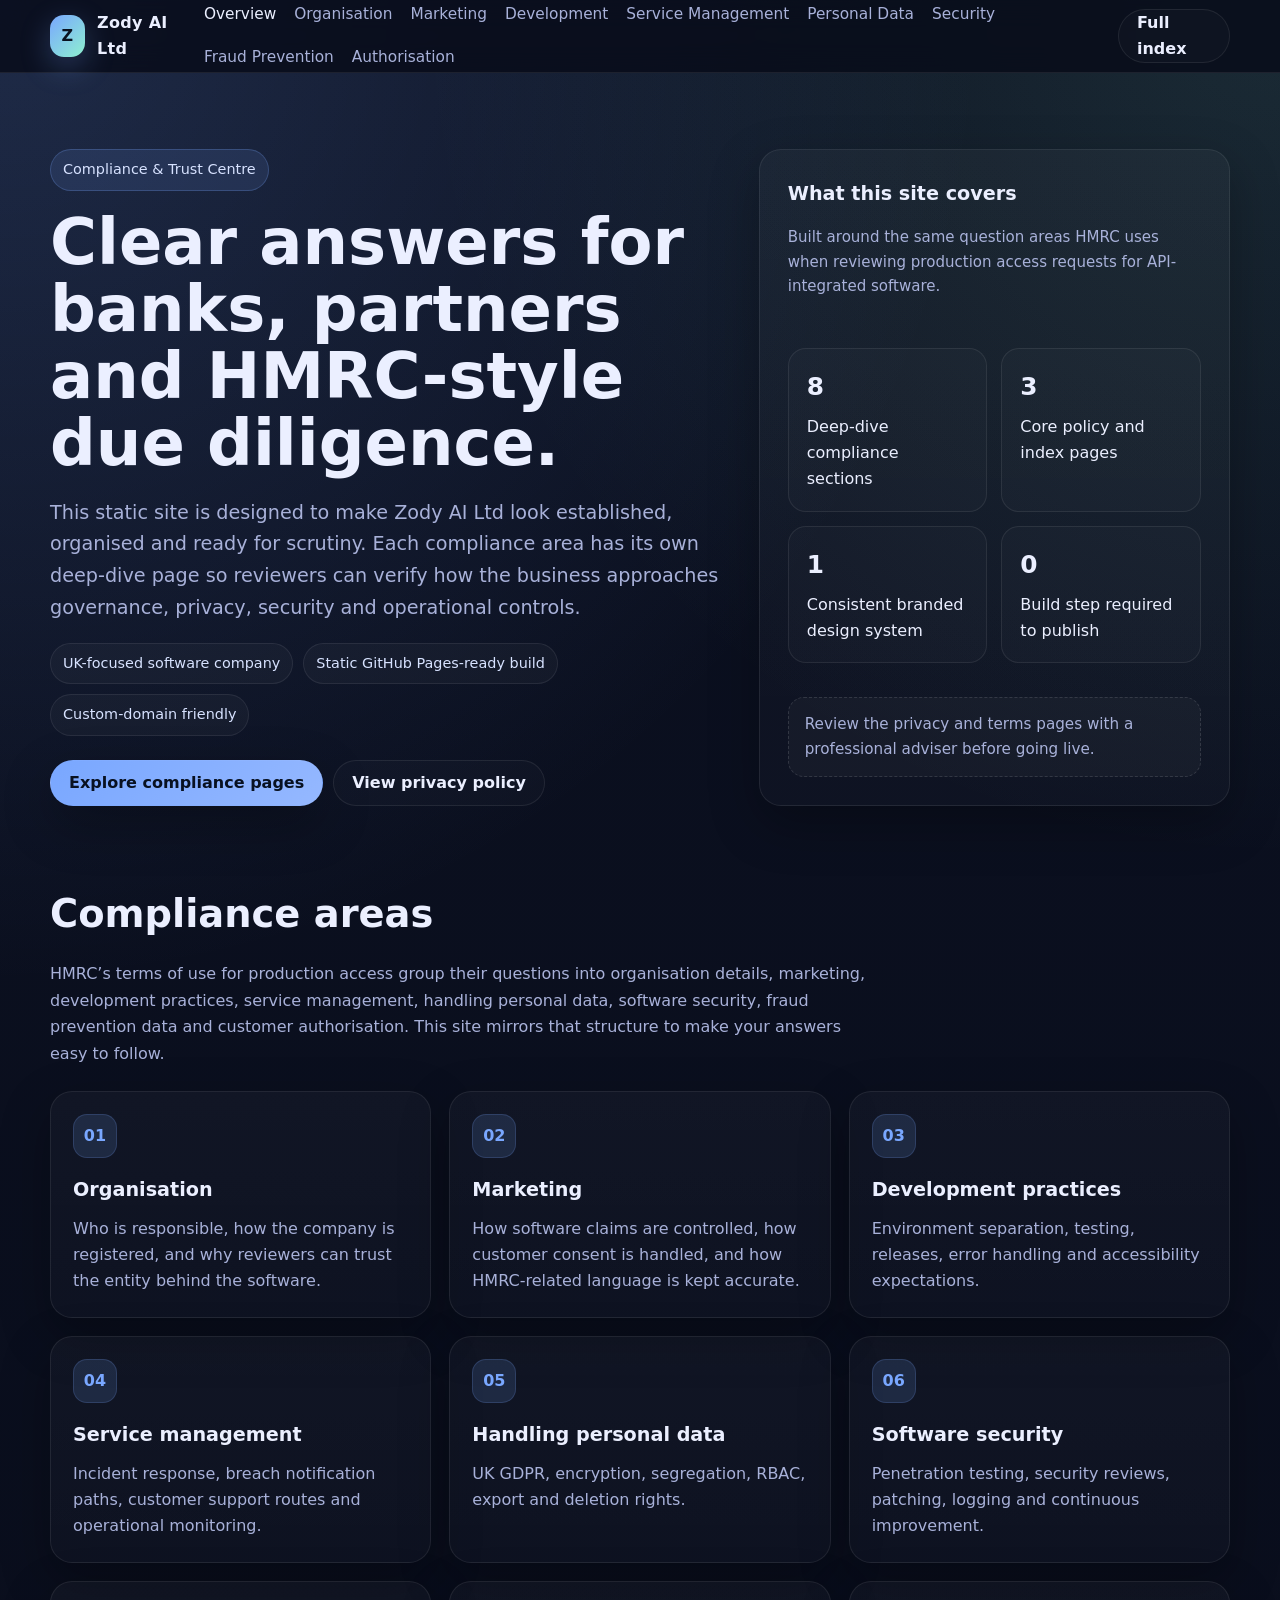
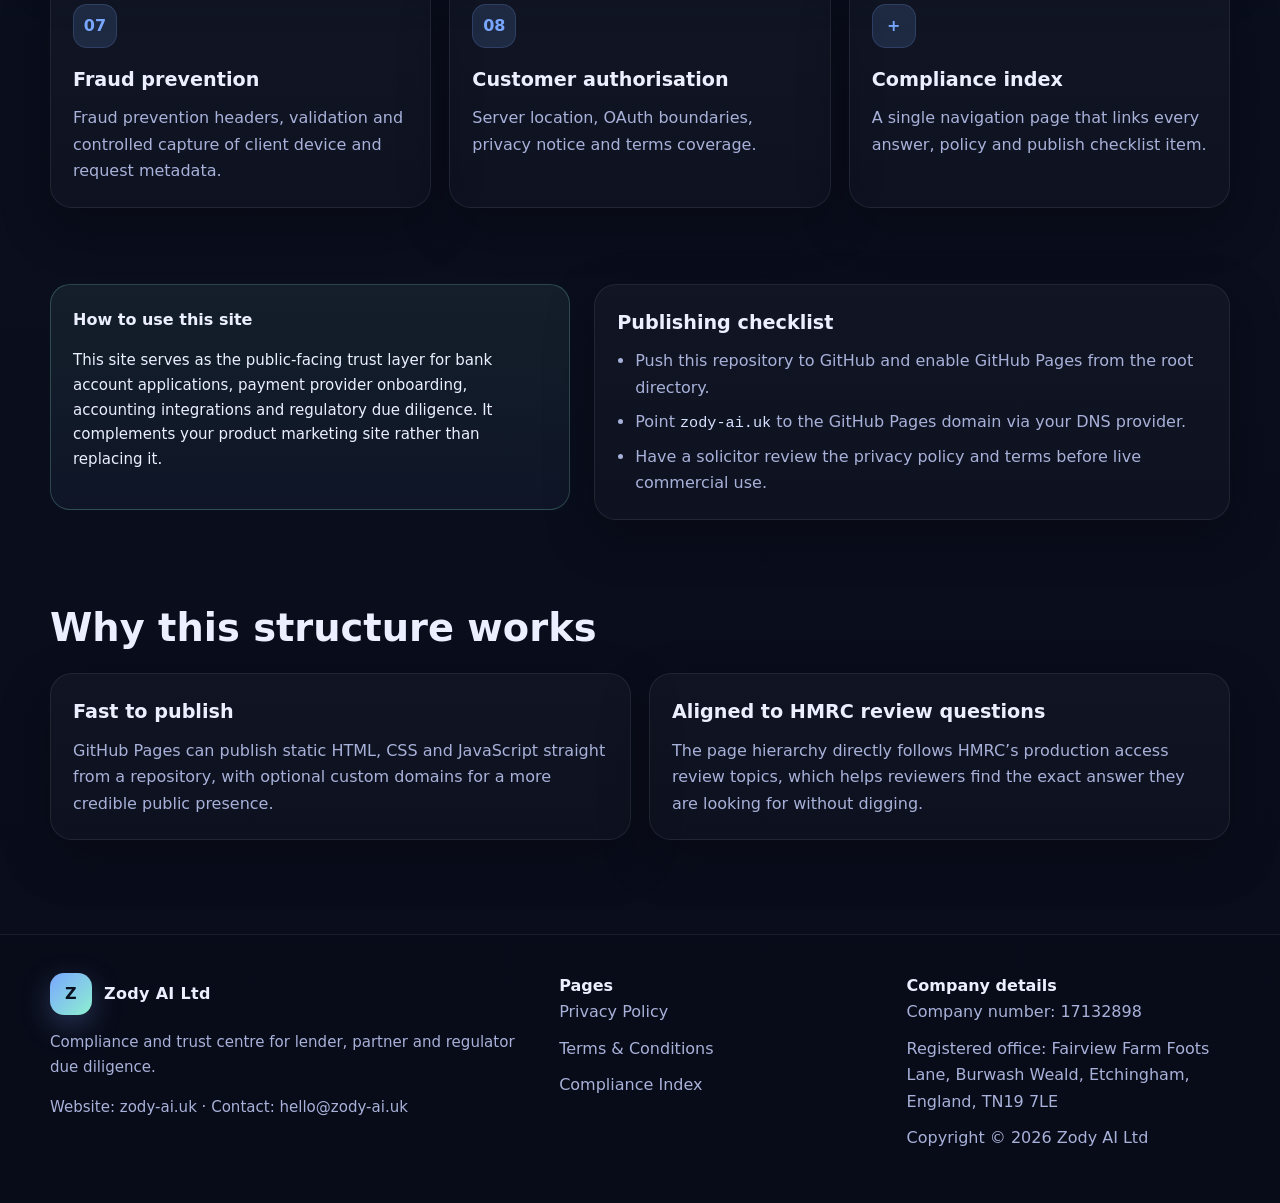
==== index.html @ 52c7cdf2 "inital changes" ====
<!doctype html>
<html lang="en">
<head>
  <meta charset="utf-8">
  <meta name="viewport" content="width=device-width, initial-scale=1">
  <title>Zody AI Ltd · Compliance &amp; Trust Centre</title>
  <meta name="description" content="Zody AI Ltd compliance and trust centre covering organisation, development, security, privacy, fraud prevention and customer authorisation.">
  <link rel="stylesheet" href="assets/css/styles.css">
</head>
<body>
  <header class="topbar">
    <div class="container nav">
      <a class="brand" href="index.html"><div class="logo">Z</div><span>Zody AI Ltd</span></a>
      <nav class="navlinks"><a data-nav href="index.html">Overview</a>
<a data-nav href="pages/organisation.html">Organisation</a>
<a data-nav href="pages/marketing.html">Marketing</a>
<a data-nav href="pages/development.html">Development</a>
<a data-nav href="pages/service-management.html">Service Management</a>
<a data-nav href="pages/personal-data.html">Personal Data</a>
<a data-nav href="pages/security.html">Security</a>
<a data-nav href="pages/fraud-prevention.html">Fraud Prevention</a>
<a data-nav href="pages/authorisation.html">Authorisation</a></nav>
      <a class="button secondary" href="pages/compliance-index.html">Full index</a>
    </div>
  </header>

  <main>
    <section class="hero">
      <div class="container hero-grid">
        <div>
          <span class="kicker">Compliance &amp; Trust Centre</span>
          <h1>Clear answers for banks, partners and HMRC-style due diligence.</h1>
          <p class="lead">This static site is designed to make Zody AI Ltd look established, organised and ready for scrutiny. Each compliance area has its own deep-dive page so reviewers can verify how the business approaches governance, privacy, security and operational controls.</p>
          <div class="page-meta">
            <span class="tag">UK-focused software company</span>
            <span class="tag">Static GitHub Pages-ready build</span>
            <span class="tag">Custom-domain friendly</span>
          </div>
          <div class="page-meta" style="margin-top:24px;">
            <a class="button" href="pages/compliance-index.html">Explore compliance pages</a>
            <a class="button secondary" href="pages/privacy.html">View privacy policy</a>
          </div>
        </div>
        <div class="panel hero-card">
          <div>
            <strong style="font-size:1.2rem;">What this site covers</strong>
            <p class="small" style="color:var(--muted);">Built around the same question areas HMRC uses when reviewing production access requests for API-integrated software.</p>
          </div>
          <div class="metric-grid">
            <div class="metric"><strong>8</strong><span>Deep-dive compliance sections</span></div>
            <div class="metric"><strong>3</strong><span>Core policy and index pages</span></div>
            <div class="metric"><strong>1</strong><span>Consistent branded design system</span></div>
            <div class="metric"><strong>0</strong><span>Build step required to publish</span></div>
          </div>
          <div class="notice">Review the privacy and terms pages with a professional adviser before going live.</div>
        </div>
      </div>
    </section>

    <section class="section">
      <div class="container">
        <h2>Compliance areas</h2>
        <p class="section-intro">HMRC’s terms of use for production access group their questions into organisation details, marketing, development practices, service management, handling personal data, software security, fraud prevention data and customer authorisation. This site mirrors that structure to make your answers easy to follow.</p>
        <div class="grid grid-3">
          <a class="card" href="pages/organisation.html"><div class="icon-badge">01</div><h3>Organisation</h3><p>Who is responsible, how the company is registered, and why reviewers can trust the entity behind the software.</p></a>
          <a class="card" href="pages/marketing.html"><div class="icon-badge">02</div><h3>Marketing</h3><p>How software claims are controlled, how customer consent is handled, and how HMRC-related language is kept accurate.</p></a>
          <a class="card" href="pages/development.html"><div class="icon-badge">03</div><h3>Development practices</h3><p>Environment separation, testing, releases, error handling and accessibility expectations.</p></a>
          <a class="card" href="pages/service-management.html"><div class="icon-badge">04</div><h3>Service management</h3><p>Incident response, breach notification paths, customer support routes and operational monitoring.</p></a>
          <a class="card" href="pages/personal-data.html"><div class="icon-badge">05</div><h3>Handling personal data</h3><p>UK GDPR, encryption, segregation, RBAC, export and deletion rights.</p></a>
          <a class="card" href="pages/security.html"><div class="icon-badge">06</div><h3>Software security</h3><p>Penetration testing, security reviews, patching, logging and continuous improvement.</p></a>
          <a class="card" href="pages/fraud-prevention.html"><div class="icon-badge">07</div><h3>Fraud prevention</h3><p>Fraud prevention headers, validation and controlled capture of client device and request metadata.</p></a>
          <a class="card" href="pages/authorisation.html"><div class="icon-badge">08</div><h3>Customer authorisation</h3><p>Server location, OAuth boundaries, privacy notice and terms coverage.</p></a>
          <a class="card" href="pages/compliance-index.html"><div class="icon-badge">+</div><h3>Compliance index</h3><p>A single navigation page that links every answer, policy and publish checklist item.</p></a>
        </div>
      </div>
    </section>

    <section class="section">
      <div class="container split">
        <div class="callout">
          <strong>How to use this site</strong>
          <p class="small">This site serves as the public-facing trust layer for bank account applications, payment provider onboarding, accounting integrations and regulatory due diligence. It complements your product marketing site rather than replacing it.</p>
        </div>
        <div class="panel card">
          <h3>Publishing checklist</h3>
          <ul class="checklist">
            <li>Push this repository to GitHub and enable GitHub Pages from the root directory.</li>
            <li>Point <span class="codeish">zody-ai.uk</span> to the GitHub Pages domain via your DNS provider.</li>
            <li>Have a solicitor review the privacy policy and terms before live commercial use.</li>
          </ul>
        </div>
      </div>
    </section>

    <section class="section">
      <div class="container">
        <h2>Why this structure works</h2>
        <div class="grid grid-2">
          <div class="card">
            <h3>Fast to publish</h3>
            <p>GitHub Pages can publish static HTML, CSS and JavaScript straight from a repository, with optional custom domains for a more credible public presence.</p>
          </div>
          <div class="card">
            <h3>Aligned to HMRC review questions</h3>
            <p>The page hierarchy directly follows HMRC’s production access review topics, which helps reviewers find the exact answer they are looking for without digging.</p>
          </div>
        </div>
      </div>
    </section>
  </main>

  <footer class="footer">
  <div class="container footer-grid">
    <div>
      <div class="brand"><div class="logo">Z</div><span>Zody AI Ltd</span></div>
      <p class="small">Compliance and trust centre for lender, partner and regulator due diligence.</p>
      <p class="small">Website: zody-ai.uk · Contact: hello@zody-ai.uk</p>
    </div>
    <div>
      <strong>Pages</strong>
      <ul>
        <li><a href="pages/privacy.html">Privacy Policy</a></li>
        <li><a href="pages/terms.html">Terms &amp; Conditions</a></li>
        <li><a href="pages/compliance-index.html">Compliance Index</a></li>
      </ul>
    </div>
    <div>
      <strong>Company details</strong>
      <ul>
        <li>Company number: 17132898</li>
        <li>Registered office: Fairview Farm Foots Lane, Burwash Weald, Etchingham, England, TN19 7LE</li>
        <li>Copyright © <span data-year></span> Zody AI Ltd</li>
      </ul>
    </div>
  </div>
</footer>
  <script src="assets/js/site.js"></script>
</body>
</html>
---- assets/css/styles.css ----
:root {
  --bg: #0b1020;
  --panel: #121933;
  --panel-2: #0f1530;
  --text: #ebefff;
  --muted: #a8b1d9;
  --line: rgba(255,255,255,0.08);
  --brand: #79a7ff;
  --brand-2: #8ef0d0;
  --accent: #d7e2ff;
  --shadow: 0 18px 50px rgba(0,0,0,0.28);
  --radius: 22px;
  --max: 1180px;
}
* { box-sizing: border-box; }
html { scroll-behavior: smooth; }
body {
  margin: 0;
  font-family: Inter, ui-sans-serif, system-ui, -apple-system, BlinkMacSystemFont, "Segoe UI", sans-serif;
  color: var(--text);
  background:
    radial-gradient(circle at top left, rgba(121,167,255,0.18), transparent 32%),
    radial-gradient(circle at top right, rgba(142,240,208,0.12), transparent 28%),
    linear-gradient(180deg, #0b1020 0%, #090d1b 100%);
  line-height: 1.65;
}
a { color: inherit; text-decoration: none; }
img { max-width: 100%; display: block; }
.container { width: min(calc(100% - 32px), var(--max)); margin: 0 auto; }
.topbar {
  position: sticky; top: 0; z-index: 50;
  backdrop-filter: blur(14px);
  background: rgba(8, 12, 25, 0.82);
  border-bottom: 1px solid var(--line);
}
.nav {
  display: flex; align-items: center; justify-content: space-between;
  min-height: 72px; gap: 18px;
}
.brand {
  display: flex; align-items: center; gap: 12px; font-weight: 700; letter-spacing: 0.02em;
}
.logo {
  width: 42px; height: 42px; border-radius: 14px;
  background: linear-gradient(135deg, var(--brand), var(--brand-2));
  display: grid; place-items: center; color: #09111f; font-weight: 800;
  box-shadow: 0 10px 30px rgba(121,167,255,0.28);
}
.navlinks {
  display: flex; align-items: center; gap: 18px; flex-wrap: wrap;
}
.navlinks a { color: var(--muted); font-size: 0.96rem; }
.navlinks a:hover, .navlinks a.active { color: var(--text); }
.button {
  display: inline-flex; align-items: center; justify-content: center; gap: 10px;
  min-height: 46px; padding: 0 18px; border-radius: 999px; border: 1px solid transparent;
  background: linear-gradient(135deg, var(--brand), #95b8ff);
  color: #081121; font-weight: 700; box-shadow: var(--shadow);
}
.button.secondary {
  background: rgba(255,255,255,0.02);
  border-color: var(--line); color: var(--text); box-shadow: none;
}
.hero { padding: 76px 0 38px; }
.hero-grid {
  display: grid; grid-template-columns: 1.3fr 0.9fr; gap: 28px; align-items: stretch;
}
.kicker {
  display: inline-flex; align-items: center; gap: 8px;
  padding: 8px 12px; border-radius: 999px;
  background: rgba(121,167,255,0.12); color: var(--accent); font-size: 0.9rem;
  border: 1px solid rgba(121,167,255,0.24);
}
.hero h1, .page-hero h1 {
  font-size: clamp(2.4rem, 5vw, 4.4rem);
  line-height: 1.05; margin: 18px 0 16px;
}
.hero p.lead, .page-hero p.lead {
  font-size: clamp(1.05rem, 2vw, 1.2rem); color: var(--muted); max-width: 760px;
}
.panel, .card {
  background: linear-gradient(180deg, rgba(255,255,255,0.03), rgba(255,255,255,0.018));
  border: 1px solid var(--line);
  border-radius: var(--radius); box-shadow: var(--shadow);
}
.hero-card {
  padding: 28px; display: flex; flex-direction: column; gap: 18px; justify-content: space-between;
}
.metric-grid { display: grid; grid-template-columns: repeat(2, 1fr); gap: 14px; }
.metric {
  padding: 18px; border-radius: 18px; background: rgba(255,255,255,0.02); border: 1px solid var(--line);
}
.metric strong { display: block; font-size: 1.55rem; margin-bottom: 6px; }
.section { padding: 38px 0; }
.section h2 { font-size: clamp(1.8rem, 3vw, 2.8rem); margin: 0 0 14px; }
.section-intro { color: var(--muted); max-width: 820px; margin-bottom: 24px; }
.grid {
  display: grid; gap: 18px;
}
.grid-3 { grid-template-columns: repeat(3, 1fr); }
.grid-2 { grid-template-columns: repeat(2, 1fr); }
.card {
  padding: 22px;
}
.card h3 { margin: 0 0 10px; font-size: 1.2rem; }
.card p { margin: 0; color: var(--muted); }
.card ul { margin: 10px 0 0 18px; color: var(--muted); padding: 0; }
.card li + li { margin-top: 8px; }
.icon-badge {
  width: 44px; height: 44px; border-radius: 14px; margin-bottom: 16px;
  display: grid; place-items: center; background: rgba(121,167,255,0.14); color: var(--brand);
  border: 1px solid rgba(121,167,255,0.18); font-weight: 800;
}
.split {
  display: grid; grid-template-columns: 0.9fr 1.1fr; gap: 24px; align-items: start;
}
.checklist { margin: 0; padding-left: 18px; }
.checklist li + li { margin-top: 8px; }
.callout {
  padding: 22px; border-radius: 20px; border: 1px solid rgba(142,240,208,0.22);
  background: linear-gradient(180deg, rgba(142,240,208,0.08), rgba(121,167,255,0.05));
}
.callout strong { display: block; margin-bottom: 8px; }
.page-hero { padding: 56px 0 20px; }
.page-meta {
  display: flex; flex-wrap: wrap; gap: 10px; margin-top: 18px;
}
.tag {
  display: inline-flex; align-items: center; gap: 8px;
  padding: 8px 12px; border-radius: 999px; color: var(--accent);
  background: rgba(255,255,255,0.03); border: 1px solid var(--line); font-size: 0.9rem;
}
.question-list {
  display: grid; gap: 14px;
}
.question {
  padding: 18px 20px; border-radius: 18px; background: rgba(255,255,255,0.025); border: 1px solid var(--line);
}
.question h3 { margin: 0 0 8px; font-size: 1.04rem; }
.question p { margin: 0; color: var(--muted); }
.answer-block {
  margin-top: 26px; padding: 26px; border-radius: 20px; background: rgba(121,167,255,0.07); border: 1px solid rgba(121,167,255,0.18);
}
.answer-block h2 { margin-top: 0; }
.answer-block p, .answer-block li { color: var(--accent); }
.answer-block ul { padding-left: 18px; }
.detail-grid { display: grid; grid-template-columns: 1fr 1fr; gap: 18px; }
.footer {
  margin-top: 56px; padding: 38px 0 52px; border-top: 1px solid var(--line);
  background: rgba(0,0,0,0.12);
}
.footer-grid { display: grid; grid-template-columns: 1.2fr 0.8fr 0.8fr; gap: 24px; }
.footer p, .footer li, .footer a { color: var(--muted); }
.footer ul { list-style: none; padding: 0; margin: 0; }
.footer li + li { margin-top: 10px; }
.small { font-size: 0.94rem; }
.table-like {
  display: grid; gap: 10px; margin-top: 16px;
}
.row {
  display: grid; grid-template-columns: 220px 1fr; gap: 14px; padding: 14px 0; border-top: 1px solid var(--line);
}
.row:first-child { border-top: none; padding-top: 0; }
.row strong { color: var(--accent); }
.codeish {
  font-family: ui-monospace, SFMono-Regular, Menlo, Consolas, monospace;
  font-size: 0.95rem; color: var(--accent);
}
.notice {
  padding: 14px 16px; border-radius: 16px; background: rgba(255,255,255,0.03); border: 1px dashed rgba(255,255,255,0.12);
  color: var(--muted); font-size: 0.95rem;
}
@media (max-width: 980px) {
  .hero-grid, .split, .detail-grid, .footer-grid, .grid-3, .grid-2, .row {
    grid-template-columns: 1fr;
  }
  .nav { padding: 10px 0; }
}
@media (max-width: 720px) {
  .navlinks { display: none; }
  .hero { padding-top: 54px; }
  .hero-card, .card, .question, .answer-block { padding: 20px; }
  .metric-grid { grid-template-columns: 1fr; }
}
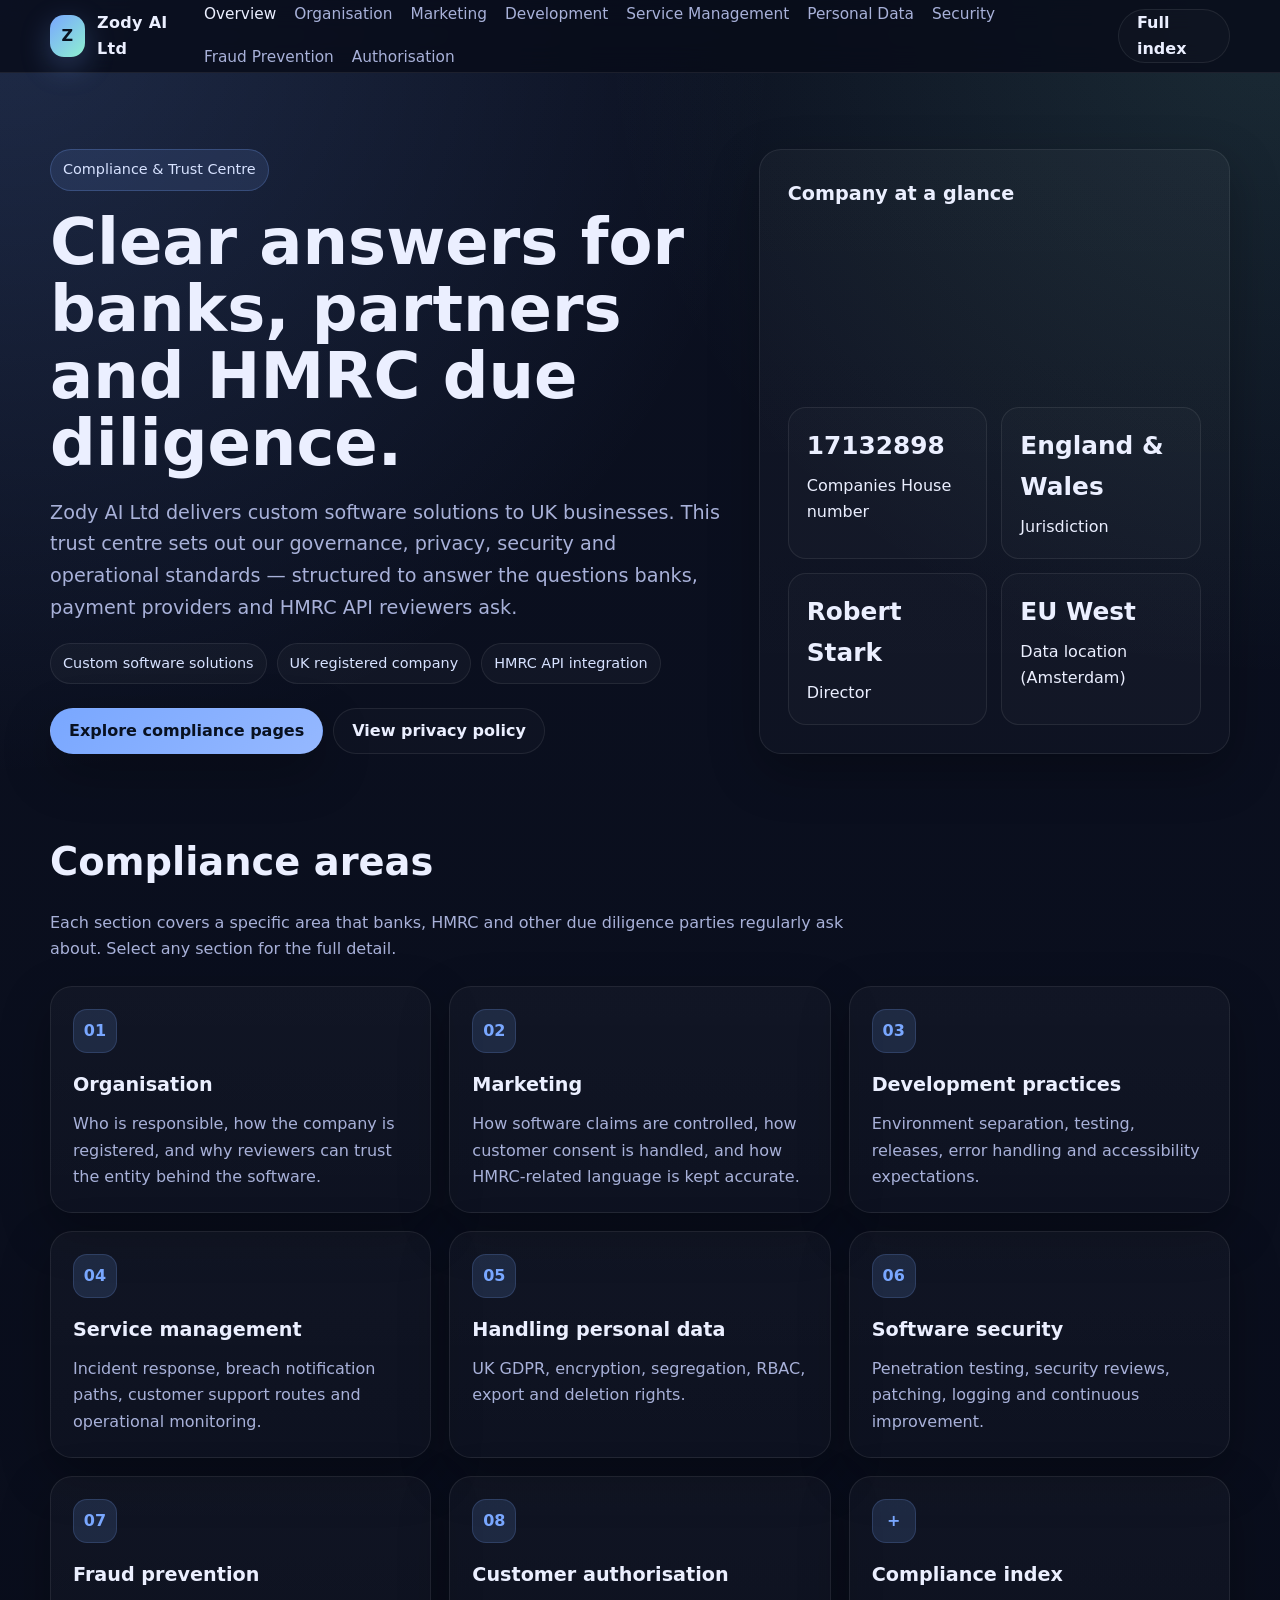
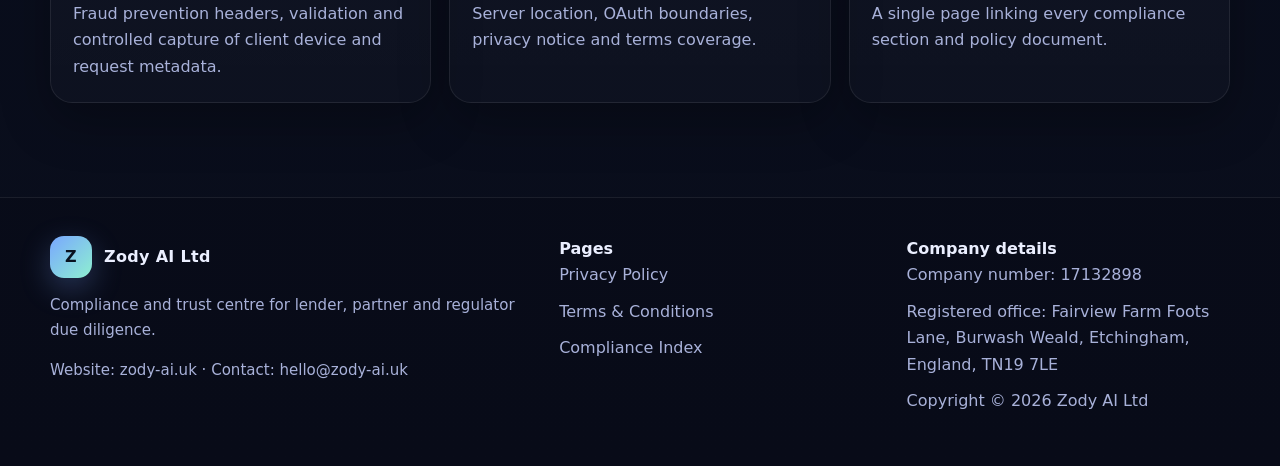
==== commit 67fe991e: "tidy up" ====
--- a/index.html
+++ b/index.html
@@ -29,12 +29,12 @@
       <div class="container hero-grid">
         <div>
           <span class="kicker">Compliance &amp; Trust Centre</span>
-          <h1>Clear answers for banks, partners and HMRC-style due diligence.</h1>
-          <p class="lead">This static site is designed to make Zody AI Ltd look established, organised and ready for scrutiny. Each compliance area has its own deep-dive page so reviewers can verify how the business approaches governance, privacy, security and operational controls.</p>
+          <h1>Clear answers for banks, partners and HMRC due diligence.</h1>
+          <p class="lead">Zody AI Ltd delivers custom software solutions to UK businesses. This trust centre sets out our governance, privacy, security and operational standards — structured to answer the questions banks, payment providers and HMRC API reviewers ask.</p>
           <div class="page-meta">
-            <span class="tag">UK-focused software company</span>
-            <span class="tag">Static GitHub Pages-ready build</span>
-            <span class="tag">Custom-domain friendly</span>
+            <span class="tag">Custom software solutions</span>
+            <span class="tag">UK registered company</span>
+            <span class="tag">HMRC API integration</span>
           </div>
           <div class="page-meta" style="margin-top:24px;">
             <a class="button" href="pages/compliance-index.html">Explore compliance pages</a>
@@ -43,16 +43,14 @@
         </div>
         <div class="panel hero-card">
           <div>
-            <strong style="font-size:1.2rem;">What this site covers</strong>
-            <p class="small" style="color:var(--muted);">Built around the same question areas HMRC uses when reviewing production access requests for API-integrated software.</p>
+            <strong style="font-size:1.2rem;">Company at a glance</strong>
           </div>
           <div class="metric-grid">
-            <div class="metric"><strong>8</strong><span>Deep-dive compliance sections</span></div>
-            <div class="metric"><strong>3</strong><span>Core policy and index pages</span></div>
-            <div class="metric"><strong>1</strong><span>Consistent branded design system</span></div>
-            <div class="metric"><strong>0</strong><span>Build step required to publish</span></div>
+            <div class="metric"><strong>17132898</strong><span>Companies House number</span></div>
+            <div class="metric"><strong>England &amp; Wales</strong><span>Jurisdiction</span></div>
+            <div class="metric"><strong>Robert Stark</strong><span>Director</span></div>
+            <div class="metric"><strong>EU West</strong><span>Data location (Amsterdam)</span></div>
           </div>
-          <div class="notice">Review the privacy and terms pages with a professional adviser before going live.</div>
         </div>
       </div>
     </section>
@@ -60,7 +58,7 @@
     <section class="section">
       <div class="container">
         <h2>Compliance areas</h2>
-        <p class="section-intro">HMRC’s terms of use for production access group their questions into organisation details, marketing, development practices, service management, handling personal data, software security, fraud prevention data and customer authorisation. This site mirrors that structure to make your answers easy to follow.</p>
+        <p class="section-intro">Each section covers a specific area that banks, HMRC and other due diligence parties regularly ask about. Select any section for the full detail.</p>
         <div class="grid grid-3">
           <a class="card" href="pages/organisation.html"><div class="icon-badge">01</div><h3>Organisation</h3><p>Who is responsible, how the company is registered, and why reviewers can trust the entity behind the software.</p></a>
           <a class="card" href="pages/marketing.html"><div class="icon-badge">02</div><h3>Marketing</h3><p>How software claims are controlled, how customer consent is handled, and how HMRC-related language is kept accurate.</p></a>
@@ -70,43 +68,11 @@
           <a class="card" href="pages/security.html"><div class="icon-badge">06</div><h3>Software security</h3><p>Penetration testing, security reviews, patching, logging and continuous improvement.</p></a>
           <a class="card" href="pages/fraud-prevention.html"><div class="icon-badge">07</div><h3>Fraud prevention</h3><p>Fraud prevention headers, validation and controlled capture of client device and request metadata.</p></a>
           <a class="card" href="pages/authorisation.html"><div class="icon-badge">08</div><h3>Customer authorisation</h3><p>Server location, OAuth boundaries, privacy notice and terms coverage.</p></a>
-          <a class="card" href="pages/compliance-index.html"><div class="icon-badge">+</div><h3>Compliance index</h3><p>A single navigation page that links every answer, policy and publish checklist item.</p></a>
+          <a class="card" href="pages/compliance-index.html"><div class="icon-badge">+</div><h3>Compliance index</h3><p>A single page linking every compliance section and policy document.</p></a>
         </div>
       </div>
     </section>
 
-    <section class="section">
-      <div class="container split">
-        <div class="callout">
-          <strong>How to use this site</strong>
-          <p class="small">This site serves as the public-facing trust layer for bank account applications, payment provider onboarding, accounting integrations and regulatory due diligence. It complements your product marketing site rather than replacing it.</p>
-        </div>
-        <div class="panel card">
-          <h3>Publishing checklist</h3>
-          <ul class="checklist">
-            <li>Push this repository to GitHub and enable GitHub Pages from the root directory.</li>
-            <li>Point <span class="codeish">zody-ai.uk</span> to the GitHub Pages domain via your DNS provider.</li>
-            <li>Have a solicitor review the privacy policy and terms before live commercial use.</li>
-          </ul>
-        </div>
-      </div>
-    </section>
-
-    <section class="section">
-      <div class="container">
-        <h2>Why this structure works</h2>
-        <div class="grid grid-2">
-          <div class="card">
-            <h3>Fast to publish</h3>
-            <p>GitHub Pages can publish static HTML, CSS and JavaScript straight from a repository, with optional custom domains for a more credible public presence.</p>
-          </div>
-          <div class="card">
-            <h3>Aligned to HMRC review questions</h3>
-            <p>The page hierarchy directly follows HMRC’s production access review topics, which helps reviewers find the exact answer they are looking for without digging.</p>
-          </div>
-        </div>
-      </div>
-    </section>
   </main>
 
   <footer class="footer">
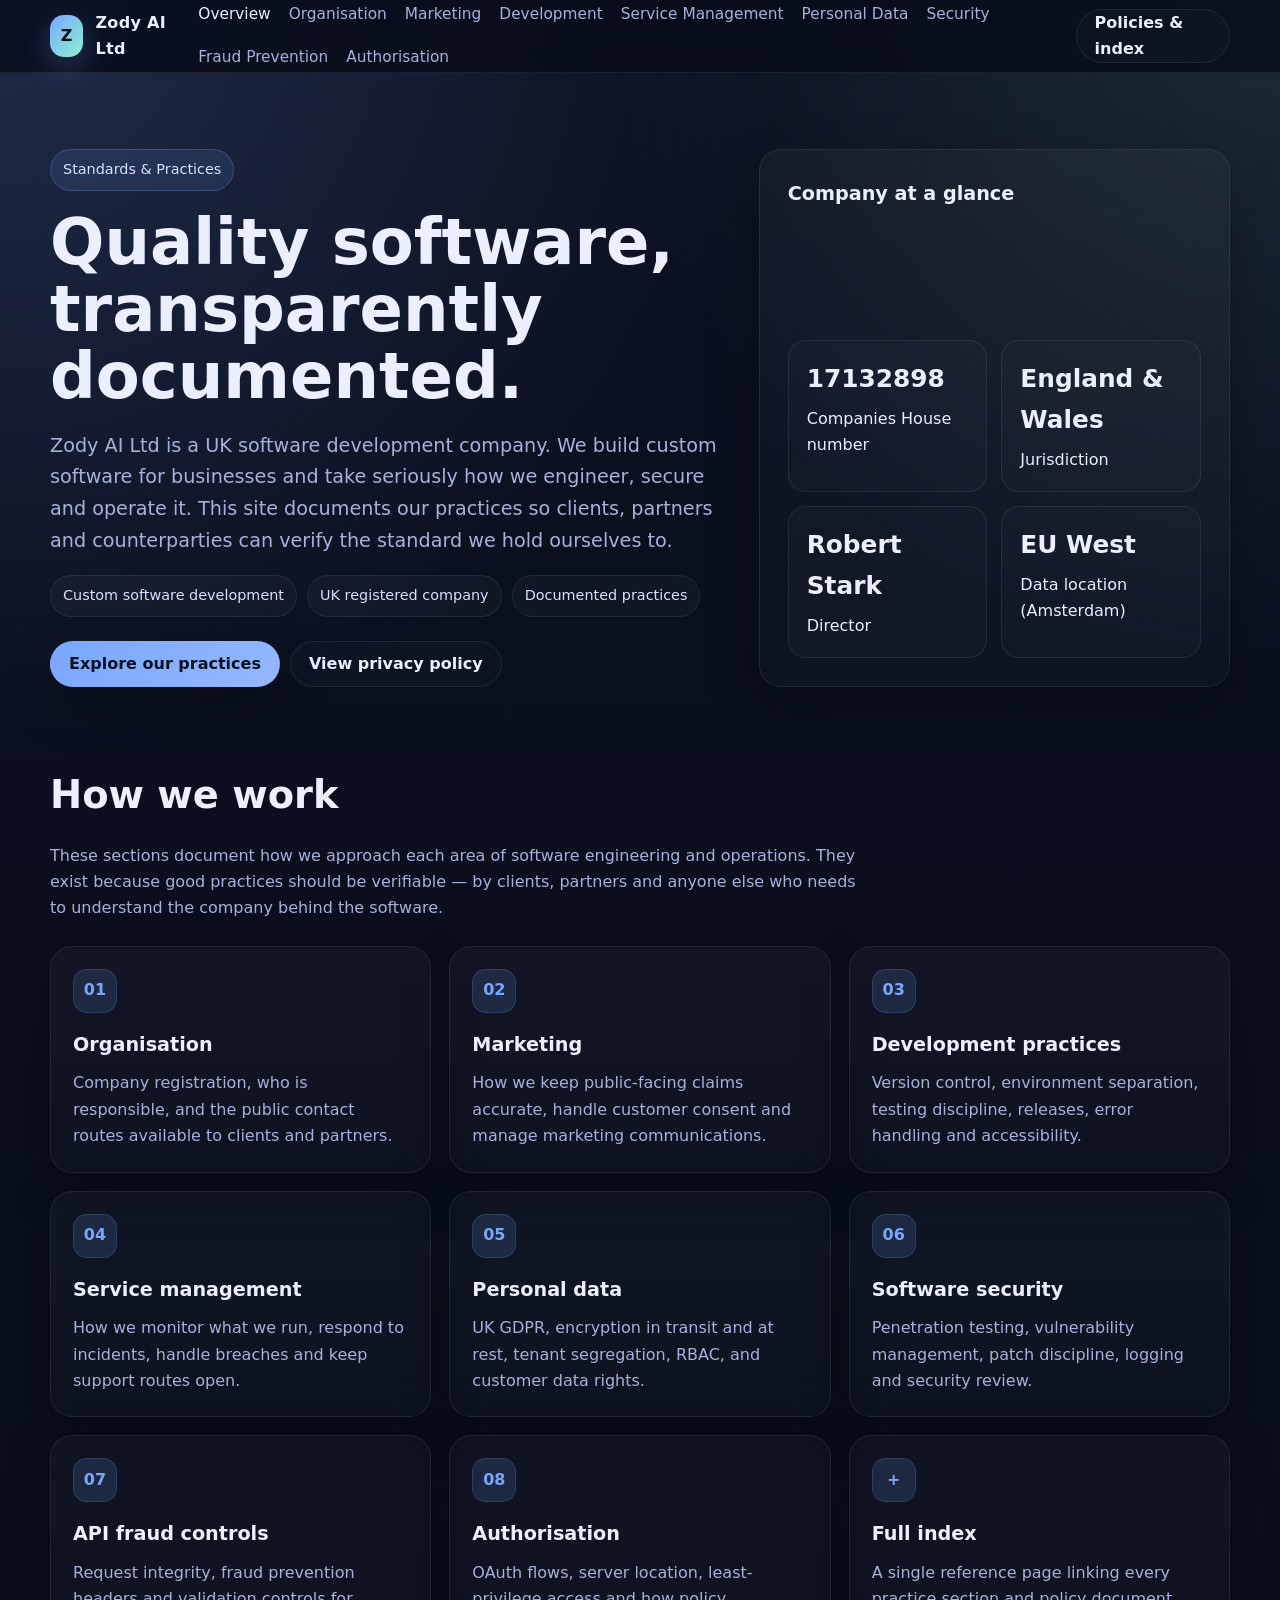
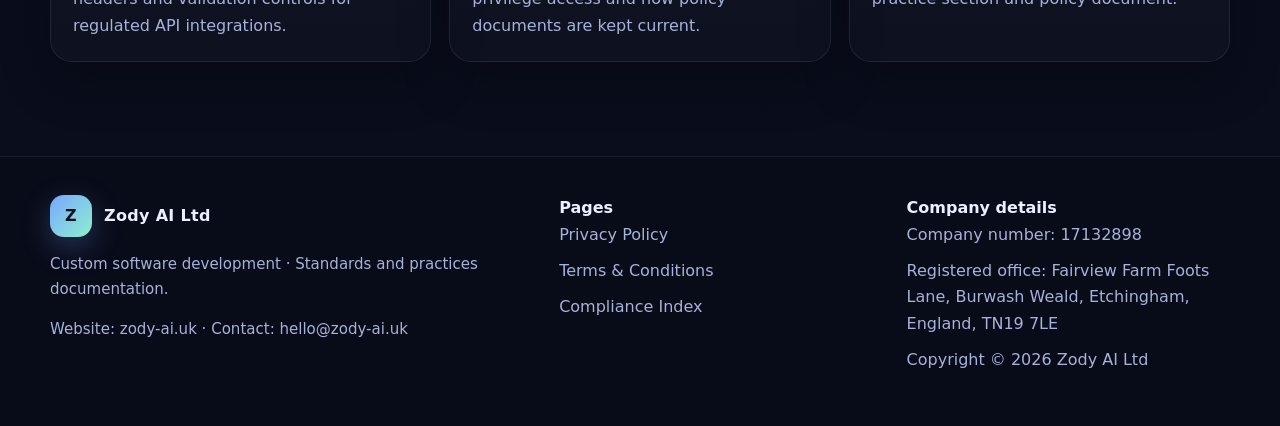
==== commit aa9fdc26: "tidy up" ====
--- a/index.html
+++ b/index.html
@@ -3,8 +3,8 @@
 <head>
   <meta charset="utf-8">
   <meta name="viewport" content="width=device-width, initial-scale=1">
-  <title>Zody AI Ltd · Compliance &amp; Trust Centre</title>
-  <meta name="description" content="Zody AI Ltd compliance and trust centre covering organisation, development, security, privacy, fraud prevention and customer authorisation.">
+  <title>Zody AI Ltd · Standards &amp; Practices</title>
+  <meta name="description" content="Zody AI Ltd is a UK software development company. This site documents how we build, secure and operate software — covering development practices, data handling, security and operational standards.">
   <link rel="stylesheet" href="assets/css/styles.css">
 </head>
 <body>
@@ -20,7 +20,7 @@
 <a data-nav href="pages/security.html">Security</a>
 <a data-nav href="pages/fraud-prevention.html">Fraud Prevention</a>
 <a data-nav href="pages/authorisation.html">Authorisation</a></nav>
-      <a class="button secondary" href="pages/compliance-index.html">Full index</a>
+      <a class="button secondary" href="pages/compliance-index.html">Policies &amp; index</a>
     </div>
   </header>
 
@@ -28,16 +28,16 @@
     <section class="hero">
       <div class="container hero-grid">
         <div>
-          <span class="kicker">Compliance &amp; Trust Centre</span>
-          <h1>Clear answers for banks, partners and HMRC due diligence.</h1>
-          <p class="lead">Zody AI Ltd delivers custom software solutions to UK businesses. This trust centre sets out our governance, privacy, security and operational standards — structured to answer the questions banks, payment providers and HMRC API reviewers ask.</p>
+          <span class="kicker">Standards &amp; Practices</span>
+          <h1>Quality software, transparently documented.</h1>
+          <p class="lead">Zody AI Ltd is a UK software development company. We build custom software for businesses and take seriously how we engineer, secure and operate it. This site documents our practices so clients, partners and counterparties can verify the standard we hold ourselves to.</p>
           <div class="page-meta">
-            <span class="tag">Custom software solutions</span>
+            <span class="tag">Custom software development</span>
             <span class="tag">UK registered company</span>
-            <span class="tag">HMRC API integration</span>
+            <span class="tag">Documented practices</span>
           </div>
           <div class="page-meta" style="margin-top:24px;">
-            <a class="button" href="pages/compliance-index.html">Explore compliance pages</a>
+            <a class="button" href="pages/compliance-index.html">Explore our practices</a>
             <a class="button secondary" href="pages/privacy.html">View privacy policy</a>
           </div>
         </div>
@@ -57,18 +57,18 @@
 
     <section class="section">
       <div class="container">
-        <h2>Compliance areas</h2>
-        <p class="section-intro">Each section covers a specific area that banks, HMRC and other due diligence parties regularly ask about. Select any section for the full detail.</p>
+        <h2>How we work</h2>
+        <p class="section-intro">These sections document how we approach each area of software engineering and operations. They exist because good practices should be verifiable — by clients, partners and anyone else who needs to understand the company behind the software.</p>
         <div class="grid grid-3">
-          <a class="card" href="pages/organisation.html"><div class="icon-badge">01</div><h3>Organisation</h3><p>Who is responsible, how the company is registered, and why reviewers can trust the entity behind the software.</p></a>
-          <a class="card" href="pages/marketing.html"><div class="icon-badge">02</div><h3>Marketing</h3><p>How software claims are controlled, how customer consent is handled, and how HMRC-related language is kept accurate.</p></a>
-          <a class="card" href="pages/development.html"><div class="icon-badge">03</div><h3>Development practices</h3><p>Environment separation, testing, releases, error handling and accessibility expectations.</p></a>
-          <a class="card" href="pages/service-management.html"><div class="icon-badge">04</div><h3>Service management</h3><p>Incident response, breach notification paths, customer support routes and operational monitoring.</p></a>
-          <a class="card" href="pages/personal-data.html"><div class="icon-badge">05</div><h3>Handling personal data</h3><p>UK GDPR, encryption, segregation, RBAC, export and deletion rights.</p></a>
-          <a class="card" href="pages/security.html"><div class="icon-badge">06</div><h3>Software security</h3><p>Penetration testing, security reviews, patching, logging and continuous improvement.</p></a>
-          <a class="card" href="pages/fraud-prevention.html"><div class="icon-badge">07</div><h3>Fraud prevention</h3><p>Fraud prevention headers, validation and controlled capture of client device and request metadata.</p></a>
-          <a class="card" href="pages/authorisation.html"><div class="icon-badge">08</div><h3>Customer authorisation</h3><p>Server location, OAuth boundaries, privacy notice and terms coverage.</p></a>
-          <a class="card" href="pages/compliance-index.html"><div class="icon-badge">+</div><h3>Compliance index</h3><p>A single page linking every compliance section and policy document.</p></a>
+          <a class="card" href="pages/organisation.html"><div class="icon-badge">01</div><h3>Organisation</h3><p>Company registration, who is responsible, and the public contact routes available to clients and partners.</p></a>
+          <a class="card" href="pages/marketing.html"><div class="icon-badge">02</div><h3>Marketing</h3><p>How we keep public-facing claims accurate, handle customer consent and manage marketing communications.</p></a>
+          <a class="card" href="pages/development.html"><div class="icon-badge">03</div><h3>Development practices</h3><p>Version control, environment separation, testing discipline, releases, error handling and accessibility.</p></a>
+          <a class="card" href="pages/service-management.html"><div class="icon-badge">04</div><h3>Service management</h3><p>How we monitor what we run, respond to incidents, handle breaches and keep support routes open.</p></a>
+          <a class="card" href="pages/personal-data.html"><div class="icon-badge">05</div><h3>Personal data</h3><p>UK GDPR, encryption in transit and at rest, tenant segregation, RBAC, and customer data rights.</p></a>
+          <a class="card" href="pages/security.html"><div class="icon-badge">06</div><h3>Software security</h3><p>Penetration testing, vulnerability management, patch discipline, logging and security review.</p></a>
+          <a class="card" href="pages/fraud-prevention.html"><div class="icon-badge">07</div><h3>API fraud controls</h3><p>Request integrity, fraud prevention headers and validation controls for regulated API integrations.</p></a>
+          <a class="card" href="pages/authorisation.html"><div class="icon-badge">08</div><h3>Authorisation</h3><p>OAuth flows, server location, least-privilege access and how policy documents are kept current.</p></a>
+          <a class="card" href="pages/compliance-index.html"><div class="icon-badge">+</div><h3>Full index</h3><p>A single reference page linking every practice section and policy document.</p></a>
         </div>
       </div>
     </section>
@@ -79,7 +79,7 @@
   <div class="container footer-grid">
     <div>
       <div class="brand"><div class="logo">Z</div><span>Zody AI Ltd</span></div>
-      <p class="small">Compliance and trust centre for lender, partner and regulator due diligence.</p>
+      <p class="small">Custom software development · Standards and practices documentation.</p>
       <p class="small">Website: zody-ai.uk · Contact: hello@zody-ai.uk</p>
     </div>
     <div>
